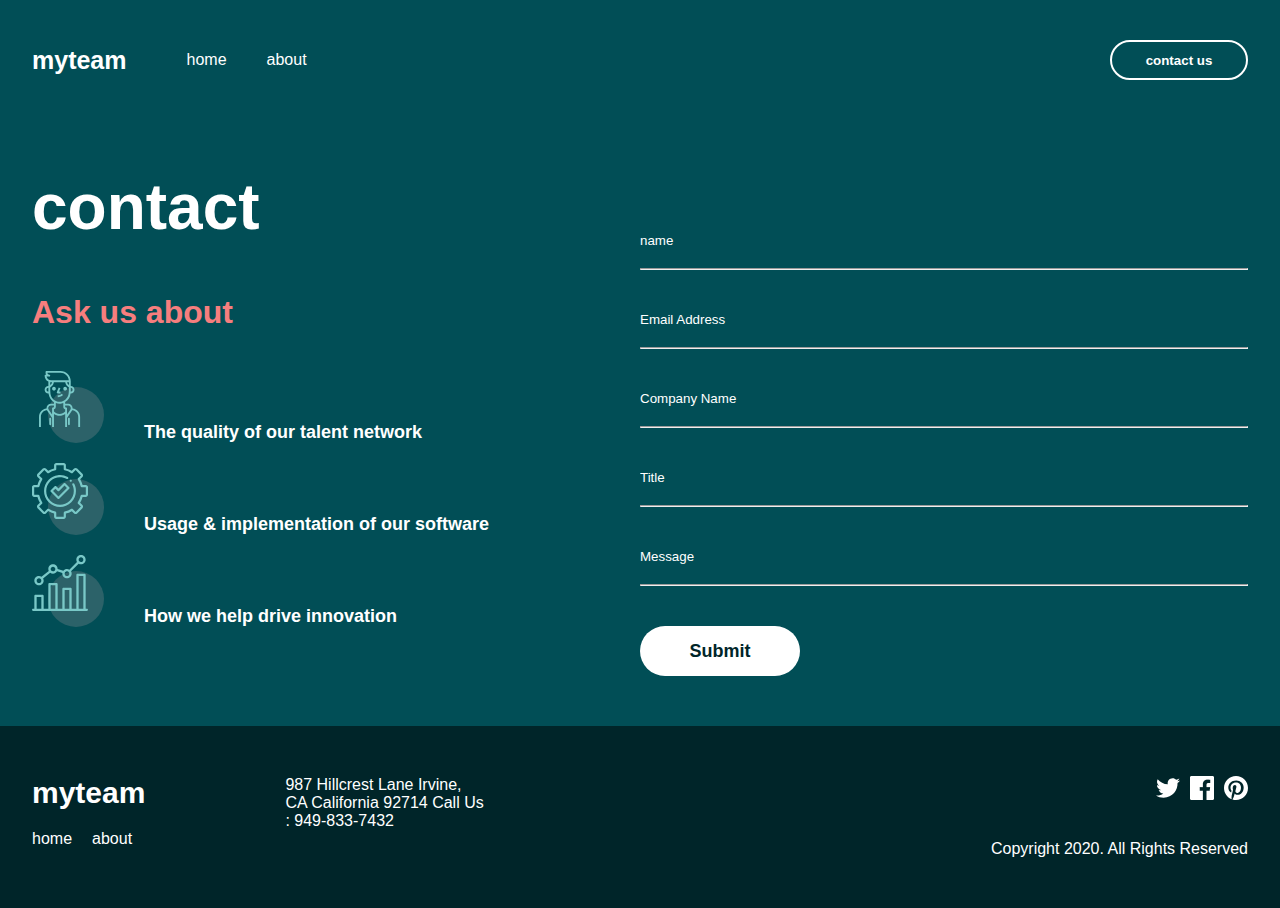
==== pages/about.html @ dccbed0a "/" ====
<!DOCTYPE html>
<html lang="en">
<head>
    <meta charset="UTF-8">
    <meta name="viewport" content="width=device-width, initial-scale=1.0">
    <title>Document</title>
    <link rel="stylesheet" href="https://cdnjs.cloudflare.com/ajax/libs/font-awesome/6.5.2/css/all.min.css" integrity="sha512-SnH5WK+bZxgPHs44uWIX+LLJAJ9/2PkPKZ5QiAj6Ta86w+fsb2TkcmfRyVX3pBnMFcV7oQPJkl9QevSCWr3W6A==" crossorigin="anonymous" referrerpolicy="no-referrer" />
    <link rel="stylesheet" href="../css/main.min.css">
</head>
<body>
    <header class="header">
        <div class="container">
            <nav class="navbar">
                <h3>myteam</h3>
                <ul class="navbar__collection">
                    <i onclick="toggleShow()" class="fa-solid fa-xmark"></i>
                    <li><a target="_blank" href="../pages/home.html"><p>home</p></a></li>
                    <li><a target="_blank" href="../pages/about.html"><p>about</p></a></li>
                    <li><button>contact us</button></li>
                </ul>
                <div onclick="toggleShow()" class="navbar__menu">
                    <span></span>
                    <span></span>
                    <span></span>
                </div>
            </nav>
        </div>
    </header>
    <main>
        <section class="contact">
            <div class="container">
                <div class="contact__wrapper">
                    <h2>
                        contact
                    </h2>
                    <p>Ask us about</p>
                    <div class="contact__content">
                        <div class="contact__collection">
                            <div class="contact__item">
                                <img src="../assets/Group 11.svg" alt="">
                                <p>The quality of our talent network</p>
                            </div>
                            <div class="contact__item">
                                <img src="../assets/Group 12.svg" alt="">
                                <p>Usage & implementation of our software</p>
                            </div>
                            <div class="contact__item">
                                <img src="../assets/Group 13.svg" alt="">
                                <p>How we help drive innovation</p>
                            </div>
                        </div>
                        <div class="contact__about">
                            <div class="inp">
                                <input type="text" placeholder="name">
                                <hr>
                            </div>
                            <div class="inp">
                                <input type="email" placeholder="Email Address">
                                <hr>
                            </div>
                            <div class="inp">
                                <input type="text" placeholder="Company Name">
                                <hr>
                            </div>
                            <div class="inp">
                                <input type="text" placeholder="Title">
                                <hr>
                            </div>
                            <div class="inp">
                                <input type="text" placeholder="Message">
                                <hr>
                            </div>
                            <button>Submit</button>
                        </div>
                    </div>
                </div>
            </div>
        </section>
    </main>


    <footer class="footer">
        <div class="container">
            <div class="footer__content">
                <div class="footer__wrapper">
                    <div class="footer__title">
                        <h3>myteam</h3>
                        <div class="context">
                            <p>home</p>
                            <p>about</p>
                        </div>
                    </div>
                    <div class="about">
                        <p>987  Hillcrest Lane Irvine, CA California 92714 Call Us : 949-833-7432</p>
                    </div>
                </div>
                <div class="icon__wrapper">
                    <div class="icon">
                        <img src="../assets/Path (1).svg" alt="">
                        <img src="../assets/Path (2).png" alt="">
                        <img src="../assets/Path.svg" alt="">
                    </div>
                    <p>Copyright 2020. All Rights Reserved</p>
                </div>
            </div>
        </div>
    </footer>


    <script src="../js/app.js"></script>
</body>
</html>
---- css/main.min.css ----
*{margin:0;padding:0;box-sizing:border-box;font-family:sans-serif}.container{max-width:1248px;width:100%;margin:0 auto;padding:0 16px}img{width:100%}a{color:inherit;text-decoration:none}li{list-style:none}.header{background:#014e56;padding:40px 0}.header .navbar{display:flex;justify-content:space-between;align-items:center}.header .navbar h3{font-size:25px;color:#fff;padding-right:60px}.header .navbar .fa-xmark{display:none}@media(max-width: 650px){.header .navbar .fa-xmark{display:block;margin-left:auto}}.header .navbar__collection{flex:1;display:flex;color:#fff;gap:40px;align-items:center}.header .navbar__collection li{transition:.25s}.header .navbar__collection li:active{color:#79c8c7;transform:scale(0.9)}.header .navbar__collection li:nth-child(3){margin-right:auto;transition:.25s}.header .navbar__collection li:nth-child(3):active{transform:scale(0.9);color:#79c8c7}.header .navbar__collection li:last-child{flex:-1}@media(max-width: 650px){.header .navbar__collection{display:flex;position:fixed;align-items:center;justify-content:flex-start;top:0;right:-350px;width:250px;height:600px;padding:30px;background:#014e56;box-shadow:-10px 0 10px rgba(0,0,0,.56);flex-direction:column;transition:.5s}.header .navbar__collection li:nth-child(2){margin-right:auto}}.header .navbar .show{right:0}.header .navbar button{background:rgba(0,0,0,0);color:#fff;font-weight:600;width:138px;height:40px;border:2px solid #fff;border-radius:50px;transition:.25s}.header .navbar button:hover{background:#fff;color:#002529;cursor:pointer}.header .navbar button:active{transform:translate(5px, 4px)}.header .navbar__menu{display:none}@media(max-width: 650px){.header .navbar__menu{display:block}.header .navbar__menu span{display:block;width:30px;height:3px;background:#fff;margin-bottom:3px;border-radius:6px}}.hero{background:#014e56}.hero__wrapper{padding-top:60px;padding-bottom:150px;display:flex;flex-direction:row;justify-content:space-between}@media(max-width: 950px){.hero__wrapper{display:flex;flex-direction:column;justify-content:center;align-items:center;gap:20px;padding-top:30px;padding-bottom:60px}}.hero__title{width:30%}@media(max-width: 950px){.hero__title{width:100%;display:flex;flex-direction:column;gap:20px;justify-content:center;text-align:center}}.hero__title p{font-size:90px;color:#fff;font-family:"Lucida Sans","Lucida Sans Regular","Lucida Grande","Lucida Sans Unicode",Geneva,Verdana,sans-serif;font-weight:700}@media(max-width: 650px){.hero__title p{font-size:50px}}.hero__title .color{color:#f67e7e}.hero .text{width:70%;font-family:"Lucida Sans","Lucida Sans Regular","Lucida Grande","Lucida Sans Unicode",Geneva,Verdana,sans-serif;color:#fff}@media(max-width: 650px){.hero .text{width:100%;text-align:center}}.hero .text::before{content:" ";display:inline-block;width:50px;height:3px;margin-bottom:83px;background:#f67e7e}@media(max-width: 950px){.hero .text::before{display:none}}.hero__text{width:40%}@media(max-width: 650px){.hero__text{width:100%;text-align:center}}.hero__text p{color:#fff;font-family:"Lucida Sans","Lucida Sans Regular","Lucida Grande","Lucida Sans Unicode",Geneva,Verdana,sans-serif}.hero__text::before{content:" ";display:inline-block;width:50px;height:3px;margin-bottom:83px;background:#f67e7e}@media(max-width: 950px){.hero__text::before{display:none}}@media(max-width: 950px){.hero__text{display:flex;flex-direction:column;justify-content:center;text-align:center}}.team{background:#012f34}.team__wrapper{display:flex;flex-direction:row;padding-top:160px;padding-bottom:80px;gap:140px}@media(max-width: 950px){.team__wrapper{padding-top:50px;display:flex;flex-direction:column;gap:10px}}.team__title{width:40%}@media(max-width: 950px){.team__title{width:100%;padding-left:40px;padding-right:40px}}.team__title p{font-size:48px;font-weight:700;color:#fff}.team__title::before{content:" ";display:inline-block;width:50px;height:4px;margin-bottom:40px;background:#f67e7e}.team__collection{padding-top:50px;display:flex;flex-direction:column;gap:30px;width:50%}@media(max-width: 950px){.team__collection{width:100%;padding-left:40px;padding-right:40px}}.team__item{display:flex;flex-direction:row;gap:20px}@media(max-width: 500px){.team__item{display:flex;flex-direction:column;align-items:center;text-align:center}}.team__item img{width:72px;height:72px}.team__item .text{display:flex;flex-direction:column;gap:10px;color:#fff;font-size:14px}.team__item .pink{color:#f67e7e}.stories{background-color:#014e56;padding-top:50px}.stories__title{text-align:center}.stories__title p{font-size:48px;font-weight:700;color:#fff}@media(max-width: 650px){.stories__title p{font-size:30px}}.stories__title .green{color:#79c8c7}.stories__wrapper{margin-top:40px;padding-bottom:40px;display:flex;flex-direction:row;justify-content:space-between}@media(max-width: 950px){.stories__wrapper{display:flex;flex-direction:column;gap:10px}}.stories__item{display:flex;flex-direction:column;align-items:center;text-align:center;width:30%}@media(max-width: 950px){.stories__item{width:100%}}.stories__item img{width:67px;height:56px}.stories__item .text{margin-top:-20px;display:flex;gap:15px;flex-direction:column;align-items:center;color:#fff;font-family:"Lucida Sans","Lucida Sans Regular","Lucida Grande","Lucida Sans Unicode",Geneva,Verdana,sans-serif}.stories__item .green{color:#79c8c7}.end{background:#f67e7e;width:100%}.end__title{padding-top:60px;padding-bottom:60px;display:flex;justify-content:space-around}@media(max-width: 650px){.end__title{display:flex;flex-direction:column;align-items:center;text-align:center;gap:20px}}.end__title p{font-size:45px;font-weight:700;color:#002529}.end__title button{background:rgba(0,0,0,0);color:#002529;font-weight:600;width:138px;height:40px;border:2px solid #002529;border-radius:50px;transition:.25s}.end__title button:hover{background:#002529;color:#fff;cursor:pointer}.end__title button:active{transform:translate(5px, 4px)}.footer{padding-top:50px;padding-bottom:50px;background:#002529}.footer__content{display:flex;flex-direction:row;justify-content:space-between}@media(max-width: 650px){.footer__content{display:flex;flex-direction:column;align-items:center;gap:20px;text-align:center}}.footer__wrapper{display:flex;flex-direction:row;gap:140px;color:#fff}@media(max-width: 950px){.footer__wrapper{display:flex;flex-direction:column;gap:20px}}.footer__wrapper .about{width:200px}.footer__title{display:flex;flex-direction:column;gap:20px}.footer__title h3{font-size:30px}.footer__title p{-webkit-user-select:none;-moz-user-select:none;user-select:none;cursor:pointer;transition:.25s}.footer__title p:active{color:#79c8c7;transform:scale(0.9)}.footer__title .context{display:flex;gap:20px}@media(max-width: 650px){.footer__title .context{padding-left:50px}}.footer .icon__wrapper{display:flex;flex-direction:column;gap:40px;align-items:end}@media(max-width: 650px){.footer .icon__wrapper{align-items:center}}.footer .icon__wrapper .icon{display:flex;gap:10px}.footer .icon__wrapper .icon img{width:24px;height:24px}.footer .icon__wrapper p{color:#fff}.directors{background:#014e56;padding-top:40px;text-align:center}.directors p{font-size:48px;color:#fff}.directors__wrapper{padding-top:80px;padding-bottom:80px;display:grid;grid-gap:40px;grid-template-columns:repeat(3, 1fr)}@media(max-width: 1200px){.directors__wrapper{grid-template-columns:repeat(2, 1fr);align-items:center}}@media(max-width: 700px){.directors__wrapper{grid-template-columns:repeat(1, 1fr);align-items:center}}.directors__about{margin-top:60px;cursor:pointer;display:flex;flex-direction:column;align-items:center;padding:30px;gap:20px;height:260px;background:#002529}.directors__about p{font-size:16px;font-weight:600;color:#79c8c7}.directors__about i{font-size:16px;color:#fff}.directors__about .icons .icon{width:20px;height:20px}.directors__about .exit{width:60px;height:60px;background:#79c8c7;border-radius:50%;color:#002529;transform:translate(0, 100%)}.directors__about .exit .fa-xmark{font-size:30px;font-weight:700;color:#002529;padding:10px}.directors__about .exit:hover{box-shadow:0 0 10px rgba(0,0,0,.56)}.directors__about:hover{box-shadow:0 0 10px rgba(0,0,0,.56)}.directors__card{cursor:pointer;margin-top:60px;display:flex;flex-direction:column;align-items:center;padding:30px;gap:20px;height:260px;background:#002529}.directors__card img{width:92px;height:92px}.directors__card p{font-size:16px;font-weight:600;color:#79c8c7}.directors__card i{font-size:16px;color:#fff}.directors__card::after{content:"+";font-size:40px;font-weight:600;padding:5px;color:#002529;transform:translate(0, 100%);margin-top:-50px;display:inline-block;width:60px;height:60px;border-radius:50%;background:#f67e7e}.directors__card:hover{box-shadow:0 0 10px rgba(0,0,0,.56)}.client{background:#002529;padding-top:60px;padding-bottom:60px}.client__wrapper{display:flex;justify-content:space-between}@media(max-width: 950px){.client__wrapper{display:flex;flex-direction:column;gap:30px}}.client__wrapper img{width:170px;height:57px}@media(max-width: 950px){.client__wrapper img{width:100%}}@media(max-width: 700px){.client__wrapper img{height:30px}}.contact{background:#014e56;padding-top:50px;padding-bottom:50px}.contact h2{font-size:64px;font-weight:700;color:#fff}.contact p{padding-top:50px;font-size:32px;font-weight:700;color:#f67e7e}.contact__content{display:flex;flex-direction:row;justify-content:space-between}@media(max-width: 950px){.contact__content{display:flex;flex-direction:column;gap:170px}}.contact__collection{display:flex;flex-direction:column;gap:20px;margin-top:40px}.contact__item{display:flex;flex-direction:row;align-items:center;gap:40px}.contact__item p{font-size:18px;color:#fff}.contact__item img{width:72px;height:72px}.contact__about{margin-top:-100px;width:50%;display:flex;flex-direction:column;gap:40px}@media(max-width: 950px){.contact__about{width:100%}}.contact__about input{outline:none;background:rgba(0,0,0,0);border:none;margin-bottom:20px}.contact__about input::-moz-placeholder{color:#fff}.contact__about input::placeholder{color:#fff}.contact__about button{width:160px;height:50px;background:#fff;color:#002529;font-size:18px;font-weight:600;border-radius:50px;border:none}.contact__about button:hover{background:#002529;color:#fff;cursor:pointer}/*# sourceMappingURL=main.min.css.map */
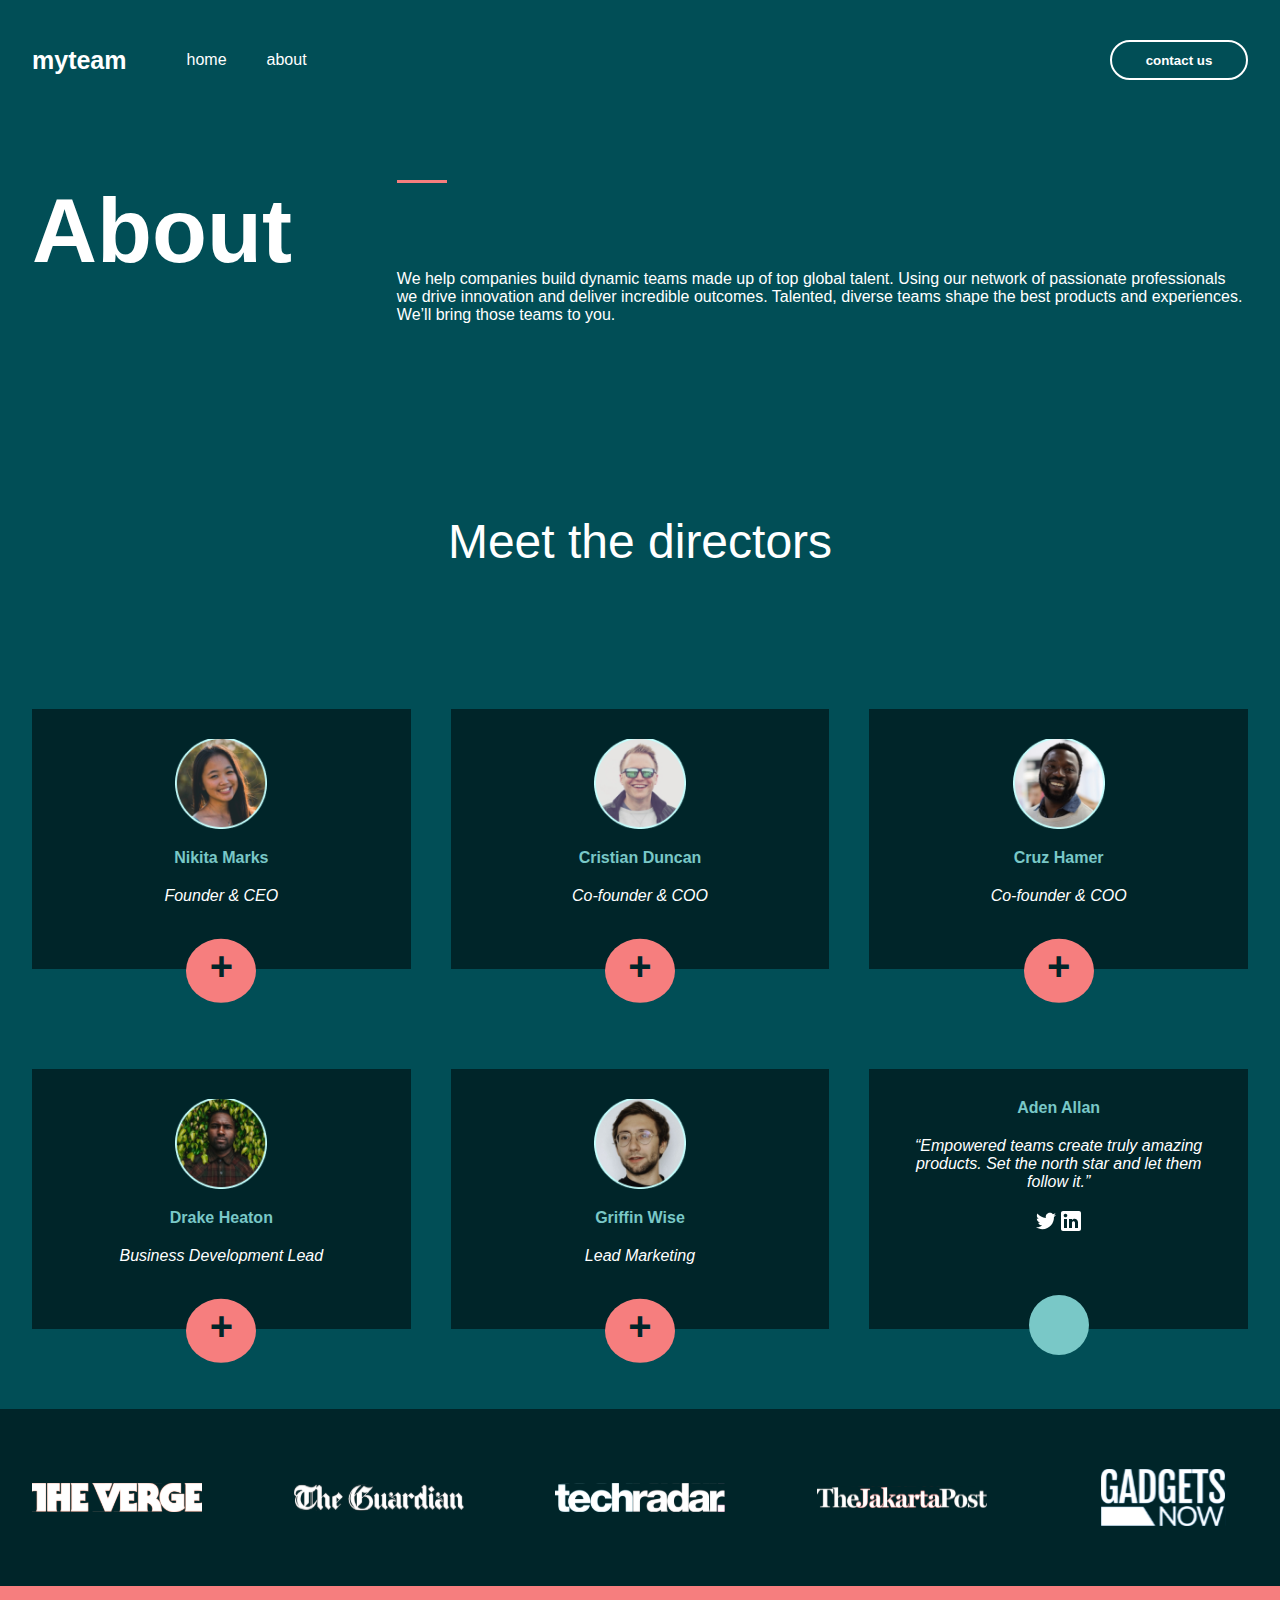
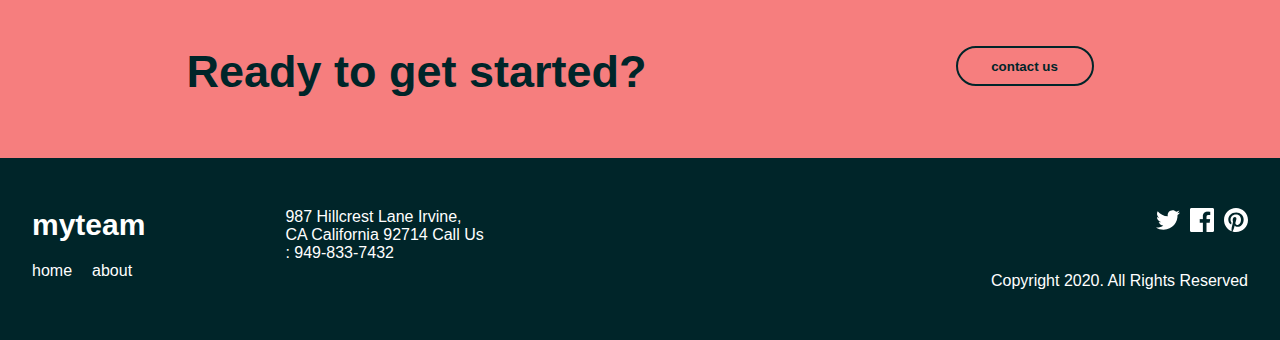
==== commit 01917c1a: "/" ====
--- a/pages/about.html
+++ b/pages/about.html
@@ -3,7 +3,8 @@
 <head>
     <meta charset="UTF-8">
     <meta name="viewport" content="width=device-width, initial-scale=1.0">
-    <title>Document</title>
+    <title>about</title>
+    
     <link rel="stylesheet" href="https://cdnjs.cloudflare.com/ajax/libs/font-awesome/6.5.2/css/all.min.css" integrity="sha512-SnH5WK+bZxgPHs44uWIX+LLJAJ9/2PkPKZ5QiAj6Ta86w+fsb2TkcmfRyVX3pBnMFcV7oQPJkl9QevSCWr3W6A==" crossorigin="anonymous" referrerpolicy="no-referrer" />
     <link rel="stylesheet" href="../css/main.min.css">
 </head>
@@ -14,9 +15,9 @@
                 <h3>myteam</h3>
                 <ul class="navbar__collection">
                     <i onclick="toggleShow()" class="fa-solid fa-xmark"></i>
-                    <li><a target="_blank" href="../pages/home.html"><p>home</p></a></li>
-                    <li><a target="_blank" href="../pages/about.html"><p>about</p></a></li>
-                    <li><button>contact us</button></li>
+                    <li><a href="../index.html"><p>home</p></a></li>
+                    <li><a href="#"><p>about</p></a></li>
+                    <li><button><a href="../pages/contact.html">contact us</a></button></li>
                 </ul>
                 <div onclick="toggleShow()" class="navbar__menu">
                     <span></span>
@@ -26,58 +27,85 @@
             </nav>
         </div>
     </header>
+
+
     <main>
-        <section class="contact">
+        <section class="hero">
             <div class="container">
-                <div class="contact__wrapper">
-                    <h2>
-                        contact
-                    </h2>
-                    <p>Ask us about</p>
-                    <div class="contact__content">
-                        <div class="contact__collection">
-                            <div class="contact__item">
-                                <img src="../assets/Group 11.svg" alt="">
-                                <p>The quality of our talent network</p>
+                <div class="hero__wrapper">
+                    <div class="hero__title">
+                        <p>About</p>
+                    </div>
+                    <div class=" text">
+                        <p>We help companies build dynamic teams made up of top global talent. Using our network of passionate professionals we drive innovation and deliver incredible outcomes. Talented, diverse teams shape the best products and experiences. We’ll bring those teams to you.</p>
+                    </div>
+                </div>
+            </div>
+        </section>
+        <section class="directors">
+            <div class="container">
+                <p>Meet the directors</p>
+                <div class="directors__wrapper">
+                    <div class="directors__card">
+                        <img src="../assets/Oval.png" alt="">
+                        <p>Nikita Marks</p>
+                        <i>Founder & CEO</i>
+                    </div>
+                    <div class="directors__card">
+                        <img src="../assets/Oval (1).png" alt="">
+                        <p>Cristian Duncan</p>
+                        <i>Co-founder & COO</i>
+                    </div>
+                    <div class="directors__card">
+                        <img src="../assets/Oval (2).png" alt="">
+                        <p>Cruz Hamer</p>
+                        <i>Co-founder & COO</i>
+                    </div>
+                    <div class="directors__card">
+                        <img src="../assets/Oval (3).png" alt="">
+                        <p>Drake Heaton</p>
+                        <i>Business Development Lead</i>
+                    </div>
+                    <div class="directors__card">
+                        <img src="../assets/Oval (4).png" alt="">
+                        <p>Griffin Wise</p>
+                        <i>Lead Marketing</i>
+                    </div>
+                    <div class="directors__about">
+                        <p>Aden Allan</p>
+                        <i>“Empowered teams create truly amazing products. Set the north star and let them follow it.”</i>
+                        <div class="icons">
+                            <img class="icon" src="../assets/Path (1).svg" alt="">
+                            <img class="icon" src="../assets/004-linkedin-logo.svg" alt="">
+                            <div class="exit">
+                                <i  class="fa-solid fa-xmark"></i>
                             </div>
-                            <div class="contact__item">
-                                <img src="../assets/Group 12.svg" alt="">
-                                <p>Usage & implementation of our software</p>
-                            </div>
-                            <div class="contact__item">
-                                <img src="../assets/Group 13.svg" alt="">
-                                <p>How we help drive innovation</p>
-                            </div>
-                        </div>
-                        <div class="contact__about">
-                            <div class="inp">
-                                <input type="text" placeholder="name">
-                                <hr>
-                            </div>
-                            <div class="inp">
-                                <input type="email" placeholder="Email Address">
-                                <hr>
-                            </div>
-                            <div class="inp">
-                                <input type="text" placeholder="Company Name">
-                                <hr>
-                            </div>
-                            <div class="inp">
-                                <input type="text" placeholder="Title">
-                                <hr>
-                            </div>
-                            <div class="inp">
-                                <input type="text" placeholder="Message">
-                                <hr>
-                            </div>
-                            <button>Submit</button>
                         </div>
                     </div>
                 </div>
             </div>
         </section>
+
+        <section class="client">
+            <div class="container">
+                <div class="client__wrapper">
+                    <img src="../assets/Object.svg" alt="">
+                    <img src="../assets/Object (1).svg" alt="">
+                    <img src="../assets/Object (2).svg" alt="">
+                    <img src="../assets/jakarta.svg" alt="">
+                    <img src="../assets/gadgets-now.svg" alt="">
+                </div>
+            </div>
+        </section>
+        <section class="end">
+            <div class="container">
+                <div class="end__title">
+                    <p>Ready to get started?</p>
+                    <button>contact us</button>
+                </div>
+            </div>
+        </section>
     </main>
-
 
     <footer class="footer">
         <div class="container">
@@ -109,6 +137,8 @@
         </div>
     </footer>
 
+    
+
 
     <script src="../js/app.js"></script>
 </body>
--- a/css/main.min.css
+++ b/css/main.min.css
@@ -1 +1 @@
-*{margin:0;padding:0;box-sizing:border-box;font-family:sans-serif}.container{max-width:1248px;width:100%;margin:0 auto;padding:0 16px}img{width:100%}a{color:inherit;text-decoration:none}li{list-style:none}.header{background:#014e56;padding:40px 0}.header .navbar{display:flex;justify-content:space-between;align-items:center}.header .navbar h3{font-size:25px;color:#fff;padding-right:60px}.header .navbar .fa-xmark{display:none}@media(max-width: 650px){.header .navbar .fa-xmark{display:block;margin-left:auto}}.header .navbar__collection{flex:1;display:flex;color:#fff;gap:40px;align-items:center}.header .navbar__collection li{transition:.25s}.header .navbar__collection li:active{color:#79c8c7;transform:scale(0.9)}.header .navbar__collection li:nth-child(3){margin-right:auto;transition:.25s}.header .navbar__collection li:nth-child(3):active{transform:scale(0.9);color:#79c8c7}.header .navbar__collection li:last-child{flex:-1}@media(max-width: 650px){.header .navbar__collection{display:flex;position:fixed;align-items:center;justify-content:flex-start;top:0;right:-350px;width:250px;height:600px;padding:30px;background:#014e56;box-shadow:-10px 0 10px rgba(0,0,0,.56);flex-direction:column;transition:.5s}.header .navbar__collection li:nth-child(2){margin-right:auto}}.header .navbar .show{right:0}.header .navbar button{background:rgba(0,0,0,0);color:#fff;font-weight:600;width:138px;height:40px;border:2px solid #fff;border-radius:50px;transition:.25s}.header .navbar button:hover{background:#fff;color:#002529;cursor:pointer}.header .navbar button:active{transform:translate(5px, 4px)}.header .navbar__menu{display:none}@media(max-width: 650px){.header .navbar__menu{display:block}.header .navbar__menu span{display:block;width:30px;height:3px;background:#fff;margin-bottom:3px;border-radius:6px}}.hero{background:#014e56}.hero__wrapper{padding-top:60px;padding-bottom:150px;display:flex;flex-direction:row;justify-content:space-between}@media(max-width: 950px){.hero__wrapper{display:flex;flex-direction:column;justify-content:center;align-items:center;gap:20px;padding-top:30px;padding-bottom:60px}}.hero__title{width:30%}@media(max-width: 950px){.hero__title{width:100%;display:flex;flex-direction:column;gap:20px;justify-content:center;text-align:center}}.hero__title p{font-size:90px;color:#fff;font-family:"Lucida Sans","Lucida Sans Regular","Lucida Grande","Lucida Sans Unicode",Geneva,Verdana,sans-serif;font-weight:700}@media(max-width: 650px){.hero__title p{font-size:50px}}.hero__title .color{color:#f67e7e}.hero .text{width:70%;font-family:"Lucida Sans","Lucida Sans Regular","Lucida Grande","Lucida Sans Unicode",Geneva,Verdana,sans-serif;color:#fff}@media(max-width: 650px){.hero .text{width:100%;text-align:center}}.hero .text::before{content:" ";display:inline-block;width:50px;height:3px;margin-bottom:83px;background:#f67e7e}@media(max-width: 950px){.hero .text::before{display:none}}.hero__text{width:40%}@media(max-width: 650px){.hero__text{width:100%;text-align:center}}.hero__text p{color:#fff;font-family:"Lucida Sans","Lucida Sans Regular","Lucida Grande","Lucida Sans Unicode",Geneva,Verdana,sans-serif}.hero__text::before{content:" ";display:inline-block;width:50px;height:3px;margin-bottom:83px;background:#f67e7e}@media(max-width: 950px){.hero__text::before{display:none}}@media(max-width: 950px){.hero__text{display:flex;flex-direction:column;justify-content:center;text-align:center}}.team{background:#012f34}.team__wrapper{display:flex;flex-direction:row;padding-top:160px;padding-bottom:80px;gap:140px}@media(max-width: 950px){.team__wrapper{padding-top:50px;display:flex;flex-direction:column;gap:10px}}.team__title{width:40%}@media(max-width: 950px){.team__title{width:100%;padding-left:40px;padding-right:40px}}.team__title p{font-size:48px;font-weight:700;color:#fff}.team__title::before{content:" ";display:inline-block;width:50px;height:4px;margin-bottom:40px;background:#f67e7e}.team__collection{padding-top:50px;display:flex;flex-direction:column;gap:30px;width:50%}@media(max-width: 950px){.team__collection{width:100%;padding-left:40px;padding-right:40px}}.team__item{display:flex;flex-direction:row;gap:20px}@media(max-width: 500px){.team__item{display:flex;flex-direction:column;align-items:center;text-align:center}}.team__item img{width:72px;height:72px}.team__item .text{display:flex;flex-direction:column;gap:10px;color:#fff;font-size:14px}.team__item .pink{color:#f67e7e}.stories{background-color:#014e56;padding-top:50px}.stories__title{text-align:center}.stories__title p{font-size:48px;font-weight:700;color:#fff}@media(max-width: 650px){.stories__title p{font-size:30px}}.stories__title .green{color:#79c8c7}.stories__wrapper{margin-top:40px;padding-bottom:40px;display:flex;flex-direction:row;justify-content:space-between}@media(max-width: 950px){.stories__wrapper{display:flex;flex-direction:column;gap:10px}}.stories__item{display:flex;flex-direction:column;align-items:center;text-align:center;width:30%}@media(max-width: 950px){.stories__item{width:100%}}.stories__item img{width:67px;height:56px}.stories__item .text{margin-top:-20px;display:flex;gap:15px;flex-direction:column;align-items:center;color:#fff;font-family:"Lucida Sans","Lucida Sans Regular","Lucida Grande","Lucida Sans Unicode",Geneva,Verdana,sans-serif}.stories__item .green{color:#79c8c7}.end{background:#f67e7e;width:100%}.end__title{padding-top:60px;padding-bottom:60px;display:flex;justify-content:space-around}@media(max-width: 650px){.end__title{display:flex;flex-direction:column;align-items:center;text-align:center;gap:20px}}.end__title p{font-size:45px;font-weight:700;color:#002529}.end__title button{background:rgba(0,0,0,0);color:#002529;font-weight:600;width:138px;height:40px;border:2px solid #002529;border-radius:50px;transition:.25s}.end__title button:hover{background:#002529;color:#fff;cursor:pointer}.end__title button:active{transform:translate(5px, 4px)}.footer{padding-top:50px;padding-bottom:50px;background:#002529}.footer__content{display:flex;flex-direction:row;justify-content:space-between}@media(max-width: 650px){.footer__content{display:flex;flex-direction:column;align-items:center;gap:20px;text-align:center}}.footer__wrapper{display:flex;flex-direction:row;gap:140px;color:#fff}@media(max-width: 950px){.footer__wrapper{display:flex;flex-direction:column;gap:20px}}.footer__wrapper .about{width:200px}.footer__title{display:flex;flex-direction:column;gap:20px}.footer__title h3{font-size:30px}.footer__title p{-webkit-user-select:none;-moz-user-select:none;user-select:none;cursor:pointer;transition:.25s}.footer__title p:active{color:#79c8c7;transform:scale(0.9)}.footer__title .context{display:flex;gap:20px}@media(max-width: 650px){.footer__title .context{padding-left:50px}}.footer .icon__wrapper{display:flex;flex-direction:column;gap:40px;align-items:end}@media(max-width: 650px){.footer .icon__wrapper{align-items:center}}.footer .icon__wrapper .icon{display:flex;gap:10px}.footer .icon__wrapper .icon img{width:24px;height:24px}.footer .icon__wrapper p{color:#fff}.directors{background:#014e56;padding-top:40px;text-align:center}.directors p{font-size:48px;color:#fff}.directors__wrapper{padding-top:80px;padding-bottom:80px;display:grid;grid-gap:40px;grid-template-columns:repeat(3, 1fr)}@media(max-width: 1200px){.directors__wrapper{grid-template-columns:repeat(2, 1fr);align-items:center}}@media(max-width: 700px){.directors__wrapper{grid-template-columns:repeat(1, 1fr);align-items:center}}.directors__about{margin-top:60px;cursor:pointer;display:flex;flex-direction:column;align-items:center;padding:30px;gap:20px;height:260px;background:#002529}.directors__about p{font-size:16px;font-weight:600;color:#79c8c7}.directors__about i{font-size:16px;color:#fff}.directors__about .icons .icon{width:20px;height:20px}.directors__about .exit{width:60px;height:60px;background:#79c8c7;border-radius:50%;color:#002529;transform:translate(0, 100%)}.directors__about .exit .fa-xmark{font-size:30px;font-weight:700;color:#002529;padding:10px}.directors__about .exit:hover{box-shadow:0 0 10px rgba(0,0,0,.56)}.directors__about:hover{box-shadow:0 0 10px rgba(0,0,0,.56)}.directors__card{cursor:pointer;margin-top:60px;display:flex;flex-direction:column;align-items:center;padding:30px;gap:20px;height:260px;background:#002529}.directors__card img{width:92px;height:92px}.directors__card p{font-size:16px;font-weight:600;color:#79c8c7}.directors__card i{font-size:16px;color:#fff}.directors__card::after{content:"+";font-size:40px;font-weight:600;padding:5px;color:#002529;transform:translate(0, 100%);margin-top:-50px;display:inline-block;width:60px;height:60px;border-radius:50%;background:#f67e7e}.directors__card:hover{box-shadow:0 0 10px rgba(0,0,0,.56)}.client{background:#002529;padding-top:60px;padding-bottom:60px}.client__wrapper{display:flex;justify-content:space-between}@media(max-width: 950px){.client__wrapper{display:flex;flex-direction:column;gap:30px}}.client__wrapper img{width:170px;height:57px}@media(max-width: 950px){.client__wrapper img{width:100%}}@media(max-width: 700px){.client__wrapper img{height:30px}}.contact{background:#014e56;padding-top:50px;padding-bottom:50px}.contact h2{font-size:64px;font-weight:700;color:#fff}.contact p{padding-top:50px;font-size:32px;font-weight:700;color:#f67e7e}.contact__content{display:flex;flex-direction:row;justify-content:space-between}@media(max-width: 950px){.contact__content{display:flex;flex-direction:column;gap:170px}}.contact__collection{display:flex;flex-direction:column;gap:20px;margin-top:40px}.contact__item{display:flex;flex-direction:row;align-items:center;gap:40px}.contact__item p{font-size:18px;color:#fff}.contact__item img{width:72px;height:72px}.contact__about{margin-top:-100px;width:50%;display:flex;flex-direction:column;gap:40px}@media(max-width: 950px){.contact__about{width:100%}}.contact__about input{outline:none;background:rgba(0,0,0,0);border:none;margin-bottom:20px}.contact__about input::-moz-placeholder{color:#fff}.contact__about input::placeholder{color:#fff}.contact__about button{width:160px;height:50px;background:#fff;color:#002529;font-size:18px;font-weight:600;border-radius:50px;border:none}.contact__about button:hover{background:#002529;color:#fff;cursor:pointer}/*# sourceMappingURL=main.min.css.map */+*{margin:0;padding:0;box-sizing:border-box;font-family:sans-serif}.container{max-width:1248px;width:100%;margin:0 auto;padding:0 16px}img{width:100%}a{color:inherit;text-decoration:none}li{list-style:none}.header{background:#014e56;padding:40px 0}.header .navbar{display:flex;justify-content:space-between;align-items:center}.header .navbar h3{font-size:25px;color:#fff;padding-right:60px}.header .navbar .fa-xmark{display:none}@media(max-width: 650px){.header .navbar .fa-xmark{display:block;margin-left:auto}}.header .navbar__collection{flex:1;display:flex;color:#fff;gap:40px;align-items:center}.header .navbar__collection li{transition:.25s}.header .navbar__collection li:active{color:#79c8c7;transform:scale(0.9)}.header .navbar__collection li:nth-child(3){margin-right:auto;transition:.25s}.header .navbar__collection li:nth-child(3):active{transform:scale(0.9);color:#79c8c7}.header .navbar__collection li:last-child{flex:-1}@media(max-width: 650px){.header .navbar__collection{display:flex;position:sticky;align-items:center;justify-content:flex-start;top:0;right:-350px;width:250px;height:100%;padding:30px;background:#014e56;box-shadow:-10px 0 10px rgba(0,0,0,.56);flex-direction:column;transition:.5s}.header .navbar__collection li:nth-child(2){margin-right:auto}}.header .navbar .show{right:0}.header .navbar button{background:rgba(0,0,0,0);color:#fff;font-weight:600;width:138px;height:40px;border:2px solid #fff;border-radius:50px;transition:.25s}.header .navbar button:hover{background:#fff;color:#002529;cursor:pointer}.header .navbar button:active{transform:translate(5px, 4px)}.header .navbar__menu{display:none}@media(max-width: 650px){.header .navbar__menu{display:block}.header .navbar__menu span{display:block;width:30px;height:3px;background:#fff;margin-bottom:3px;border-radius:6px}}.hero{background:#014e56}.hero__wrapper{padding-top:60px;padding-bottom:150px;display:flex;flex-direction:row;justify-content:space-between}@media(max-width: 950px){.hero__wrapper{display:flex;flex-direction:column;justify-content:center;align-items:center;gap:20px;padding-top:30px;padding-bottom:60px}}.hero__title{width:30%}@media(max-width: 950px){.hero__title{width:100%;display:flex;flex-direction:column;gap:20px;justify-content:center;text-align:center}}.hero__title p{font-size:90px;color:#fff;font-family:"Lucida Sans","Lucida Sans Regular","Lucida Grande","Lucida Sans Unicode",Geneva,Verdana,sans-serif;font-weight:700}@media(max-width: 650px){.hero__title p{font-size:50px}}.hero__title .color{color:#f67e7e}.hero .text{width:70%;font-family:"Lucida Sans","Lucida Sans Regular","Lucida Grande","Lucida Sans Unicode",Geneva,Verdana,sans-serif;color:#fff}@media(max-width: 650px){.hero .text{width:100%;text-align:center}}.hero .text::before{content:" ";display:inline-block;width:50px;height:3px;margin-bottom:83px;background:#f67e7e}@media(max-width: 950px){.hero .text::before{display:none}}.hero__text{width:40%}@media(max-width: 650px){.hero__text{width:100%;text-align:center}}.hero__text p{color:#fff;font-family:"Lucida Sans","Lucida Sans Regular","Lucida Grande","Lucida Sans Unicode",Geneva,Verdana,sans-serif}.hero__text::before{content:" ";display:inline-block;width:50px;height:3px;margin-bottom:83px;background:#f67e7e}@media(max-width: 950px){.hero__text::before{display:none}}@media(max-width: 950px){.hero__text{display:flex;flex-direction:column;justify-content:center;text-align:center}}.team{background:#012f34}.team__wrapper{display:flex;flex-direction:row;padding-top:160px;padding-bottom:80px;gap:140px}@media(max-width: 950px){.team__wrapper{padding-top:50px;display:flex;flex-direction:column;gap:10px}}.team__title{width:40%}@media(max-width: 950px){.team__title{width:100%;padding-left:40px;padding-right:40px}}.team__title p{font-size:48px;font-weight:700;color:#fff}.team__title::before{content:" ";display:inline-block;width:50px;height:4px;margin-bottom:40px;background:#f67e7e}.team__collection{padding-top:50px;display:flex;flex-direction:column;gap:30px;width:50%}@media(max-width: 950px){.team__collection{width:100%;padding-left:40px;padding-right:40px}}.team__item{display:flex;flex-direction:row;gap:20px}@media(max-width: 500px){.team__item{display:flex;flex-direction:column;align-items:center;text-align:center}}.team__item img{width:72px;height:72px}.team__item .text{display:flex;flex-direction:column;gap:10px;color:#fff;font-size:14px}.team__item .pink{color:#f67e7e}.stories{background-color:#014e56;padding-top:50px}.stories__title{text-align:center}.stories__title p{font-size:48px;font-weight:700;color:#fff}@media(max-width: 650px){.stories__title p{font-size:30px}}.stories__title .green{color:#79c8c7}.stories__wrapper{margin-top:40px;padding-bottom:40px;display:flex;flex-direction:row;justify-content:space-between}@media(max-width: 950px){.stories__wrapper{display:flex;flex-direction:column;gap:10px}}.stories__item{display:flex;flex-direction:column;align-items:center;text-align:center;width:30%}@media(max-width: 950px){.stories__item{width:100%}}.stories__item img{width:67px;height:56px}.stories__item .text{margin-top:-20px;display:flex;gap:15px;flex-direction:column;align-items:center;color:#fff;font-family:"Lucida Sans","Lucida Sans Regular","Lucida Grande","Lucida Sans Unicode",Geneva,Verdana,sans-serif}.stories__item .green{color:#79c8c7}.end{background:#f67e7e;width:100%}.end__title{padding-top:60px;padding-bottom:60px;display:flex;justify-content:space-around}@media(max-width: 650px){.end__title{display:flex;flex-direction:column;align-items:center;text-align:center;gap:20px}}.end__title p{font-size:45px;font-weight:700;color:#002529}.end__title button{background:rgba(0,0,0,0);color:#002529;font-weight:600;width:138px;height:40px;border:2px solid #002529;border-radius:50px;transition:.25s}.end__title button:hover{background:#002529;color:#fff;cursor:pointer}.end__title button:active{transform:translate(5px, 4px)}.footer{padding-top:50px;padding-bottom:50px;background:#002529}.footer__content{display:flex;flex-direction:row;justify-content:space-between}@media(max-width: 650px){.footer__content{display:flex;flex-direction:column;align-items:center;gap:20px;text-align:center}}.footer__wrapper{display:flex;flex-direction:row;gap:140px;color:#fff}@media(max-width: 950px){.footer__wrapper{display:flex;flex-direction:column;gap:20px}}.footer__wrapper .about{width:200px}.footer__title{display:flex;flex-direction:column;gap:20px}.footer__title h3{font-size:30px}.footer__title p{-webkit-user-select:none;-moz-user-select:none;user-select:none;cursor:pointer;transition:.25s}.footer__title p:active{color:#79c8c7;transform:scale(0.9)}.footer__title .context{display:flex;gap:20px}@media(max-width: 650px){.footer__title .context{padding-left:50px}}.footer .icon__wrapper{display:flex;flex-direction:column;gap:40px;align-items:end}@media(max-width: 650px){.footer .icon__wrapper{align-items:center}}.footer .icon__wrapper .icon{display:flex;gap:10px}.footer .icon__wrapper .icon img{width:24px;height:24px}.footer .icon__wrapper p{color:#fff}.directors{background:#014e56;padding-top:40px;text-align:center}.directors p{font-size:48px;color:#fff}.directors__wrapper{padding-top:80px;padding-bottom:80px;display:grid;grid-gap:40px;grid-template-columns:repeat(3, 1fr)}@media(max-width: 1200px){.directors__wrapper{grid-template-columns:repeat(2, 1fr);align-items:center}}@media(max-width: 700px){.directors__wrapper{grid-template-columns:repeat(1, 1fr);align-items:center}}.directors__about{margin-top:60px;cursor:pointer;display:flex;flex-direction:column;align-items:center;padding:30px;gap:20px;height:260px;background:#002529}.directors__about p{font-size:16px;font-weight:600;color:#79c8c7}.directors__about i{font-size:16px;color:#fff}.directors__about .icons .icon{width:20px;height:20px}.directors__about .exit{width:60px;height:60px;background:#79c8c7;border-radius:50%;color:#002529;transform:translate(0, 100%)}.directors__about .exit .fa-xmark{font-size:30px;font-weight:700;color:#002529;padding:10px}.directors__about .exit:hover{box-shadow:0 0 10px rgba(0,0,0,.56)}.directors__about:hover{box-shadow:0 0 10px rgba(0,0,0,.56)}.directors__card{cursor:pointer;margin-top:60px;display:flex;flex-direction:column;align-items:center;padding:30px;gap:20px;height:260px;background:#002529}.directors__card img{width:92px;height:92px}.directors__card p{font-size:16px;font-weight:600;color:#79c8c7}.directors__card i{font-size:16px;color:#fff}.directors__card::after{content:"+";font-size:40px;font-weight:600;padding:5px;color:#002529;transform:translate(0, 100%);margin-top:-50px;display:inline-block;width:60px;height:60px;border-radius:50%;background:#f67e7e}.directors__card:hover{box-shadow:0 0 10px rgba(0,0,0,.56)}.client{background:#002529;padding-top:60px;padding-bottom:60px}.client__wrapper{display:flex;justify-content:space-between}@media(max-width: 950px){.client__wrapper{display:flex;flex-direction:column;gap:30px}}.client__wrapper img{width:170px;height:57px}@media(max-width: 950px){.client__wrapper img{width:100%}}@media(max-width: 700px){.client__wrapper img{height:30px}}.contact{background:#014e56;padding-top:50px;padding-bottom:50px}.contact h2{font-size:64px;font-weight:700;color:#fff}.contact p{padding-top:50px;font-size:32px;font-weight:700;color:#f67e7e}.contact__content{display:flex;flex-direction:row;justify-content:space-between}@media(max-width: 950px){.contact__content{display:flex;flex-direction:column;gap:170px}}.contact__collection{display:flex;flex-direction:column;gap:20px;margin-top:40px}.contact__item{display:flex;flex-direction:row;align-items:center;gap:40px}.contact__item p{font-size:18px;color:#fff}.contact__item img{width:72px;height:72px}.contact__about{margin-top:-100px;width:50%;display:flex;flex-direction:column;gap:40px}@media(max-width: 950px){.contact__about{width:100%}}.contact__about input{outline:none;background:rgba(0,0,0,0);border:none;margin-bottom:20px}.contact__about input::-moz-placeholder{color:#fff}.contact__about input::placeholder{color:#fff}.contact__about button{width:160px;height:50px;background:#fff;color:#002529;font-size:18px;font-weight:600;border-radius:50px;border:none}.contact__about button:hover{background:#002529;color:#fff;cursor:pointer}/*# sourceMappingURL=main.min.css.map */